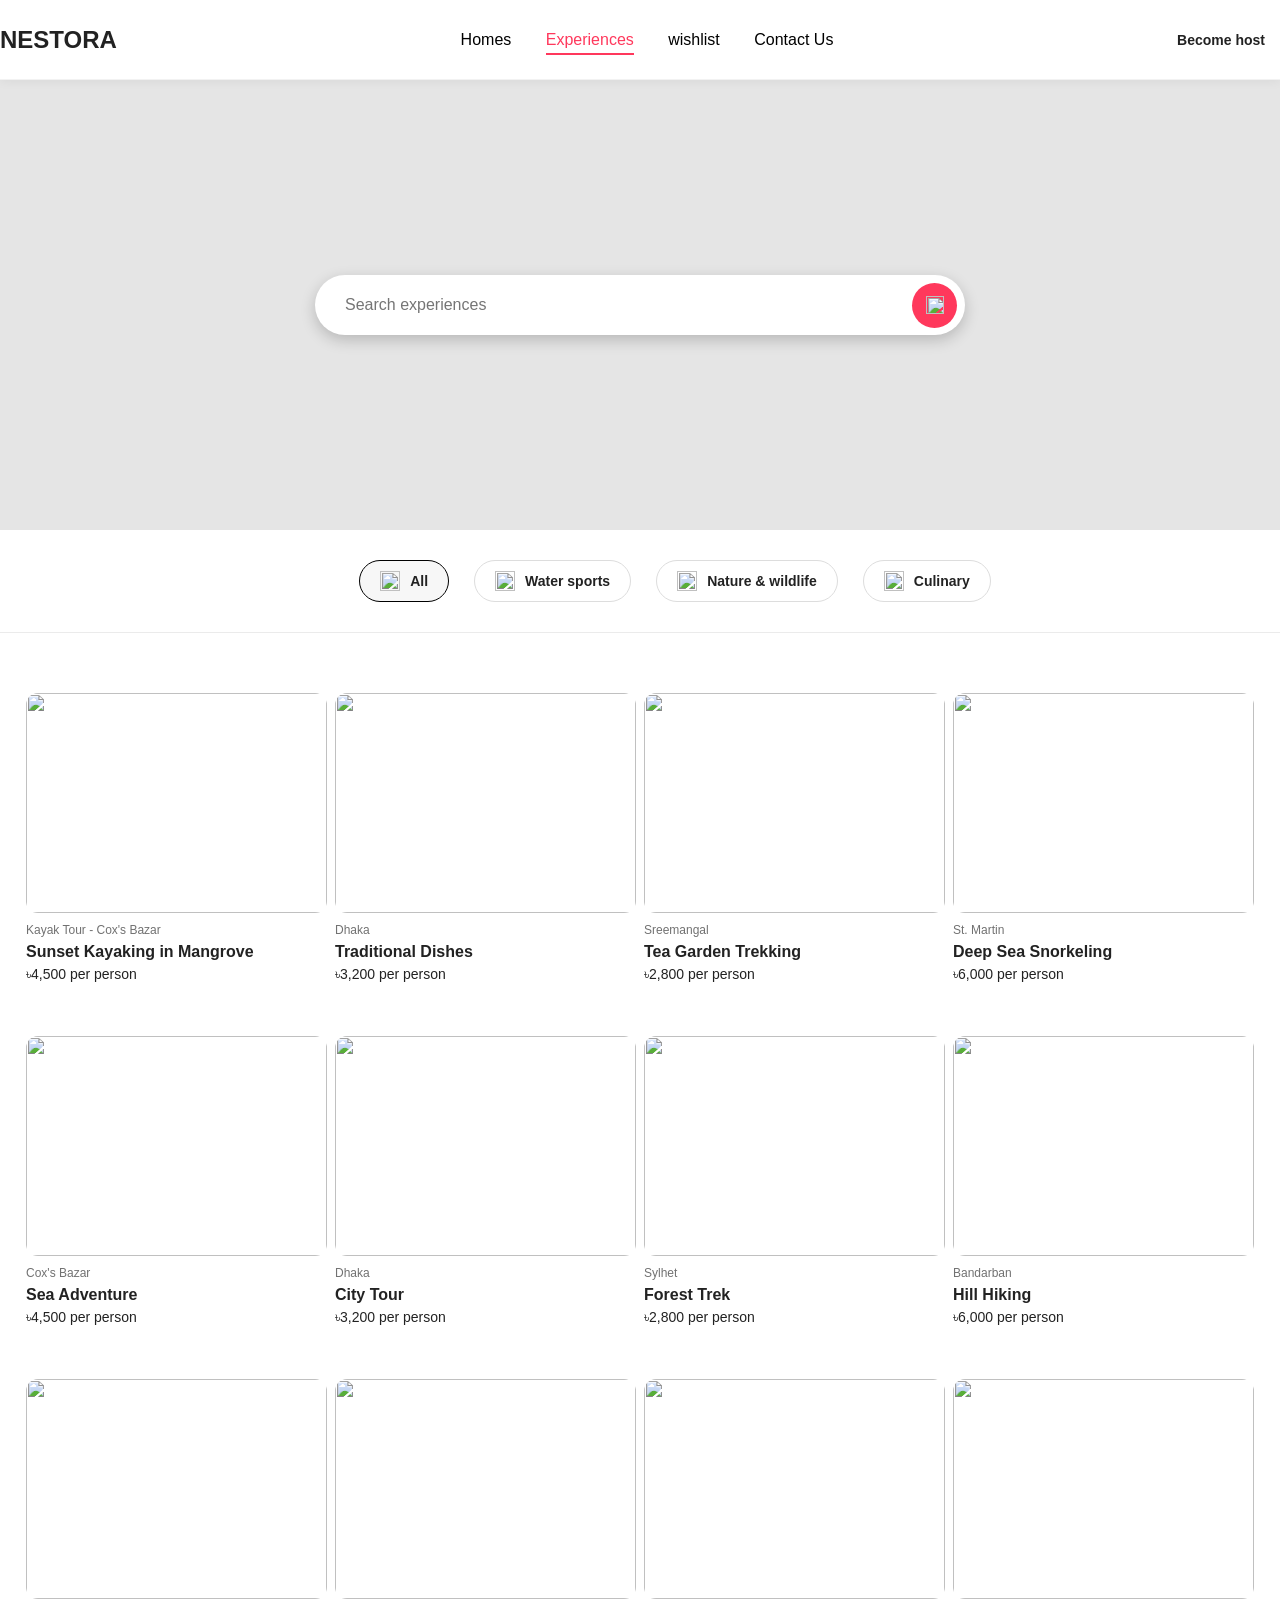
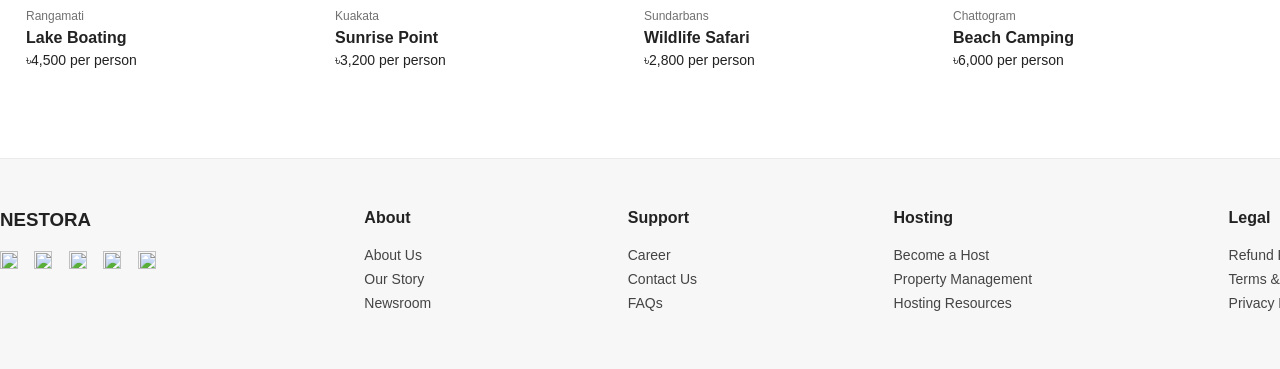
==== experiences.html @ 89f99c43 "Add files" ====
<link rel="stylesheet" href="CSS/experiences.css">
</head>
<body>

    <div class="Totalbody">

        <div class="header">
            <div class="menubar">
                <h1>NESTORA</h1>
                <ul>
                    <li><a href="index.html">Homes</a></li>
                    <li><a href="experiences.html" class="active">Experiences</a></li>
                    <li><a href="wishlist.html">wishlist</a></li>
                    <li><a href="#">Contact Us</a></li>
                </ul>
                <div class="header-icons">
                    <p>Become host</p>
                    <img src="C:\Users\injam\Desktop\Nestora\Icon\globe.png" alt="lang">
                    <img src="C:\Users\injam\Desktop\Nestora\Icon\List.png" alt="menu">
                </div>
            </div>
        </div>
        <div class="Banner">
            <div class="search-container">
                <div class="search-wrap">
                    <input type="text" placeholder="Search experiences">
                    <div class="search-btn">
                        <img src="C:\Users\injam\Desktop\Nestora\Icon\MagnifyingGlass.png" alt="search">
                    </div>
                </div>
            </div>
        </div>

        <div class="filter-section">
            <div class="container">
                <div class="filter-item active">
                    <img src="C:\Users\injam\Desktop\Nestora\Icon\Compass.png" alt="">
                    <span>All</span>
                </div>
                <div class="filter-item">
                    <img src="C:\Users\injam\Desktop\Nestora\Icon\Waves.png" alt="">
                    <span>Water sports</span>
                </div>
                <div class="filter-item">
                    <img src="C:\Users\injam\Desktop\Nestora\Icon\TreePalm.png" alt="">
                    <span>Nature & wildlife</span>
                </div>
                <div class="filter-item">
                    <img src="C:\Users\injam\Desktop\Nestora\Icon\ChefHat.png" alt="">
                    <span>Culinary</span>
                </div>
            </div>
        </div>

        <div class="experience-collection">
            <div class="container">
                <div class="exp-grid">
                    
                    <div class="exp-card">
                        <div class="img-box">
                            <img src="C:\Users\injam\Desktop\Nestora\Image\21.jpg" class="main-img">
                        </div>
                        <div class="card-info">
                            <div class="meta">Kayak Tour - Cox's Bazar</div>
                            <h4>Sunset Kayaking in Mangrove</h4>
                            <p>৳4,500 per person</p>
                        </div>
                    </div>
                    <div class="exp-card"><div class="img-box"><img src="C:\Users\injam\Desktop\Nestora\Image\32.jpg" class="main-img">
                    </div><div class="card-info">
                        <div class="meta">Dhaka</div><h4>Traditional Dishes</h4><p>৳3,200 per person</p></div></div>
                    <div class="exp-card">
                        <div class="img-box"><img src="C:\Users\injam\Desktop\Nestora\Image\1.jpg" class="main-img">
                    </div><div class="card-info"><div class="meta">Sreemangal</div><h4>Tea Garden Trekking</h4><p>৳2,800 per person</p></div></div>
                    <div class="exp-card">
                        <div class="img-box"><img src="C:\Users\injam\Desktop\Nestora\Image\21.jpg" class="main-img">
                    </div><div class="card-info">
                        <div class="meta">St. Martin</div><h4>Deep Sea Snorkeling</h4><p>৳6,000 per person</p></div></div>

                    <div class="exp-card">
                        <div class="img-box"><img src="C:\Users\injam\Desktop\Nestora\Image\20.jpg" class="main-img">
                    </div><div class="card-info"><div class="meta">Cox's Bazar</div><h4>Sea Adventure</h4><p>৳4,500 per person</p></div></div>
                    <div class="exp-card">
                        <div class="img-box"><img src="C:\Users\injam\Desktop\Nestora\Image\11.jpg" class="main-img">
                    </div><div class="card-info"><div class="meta">Dhaka</div><h4>City Tour</h4><p>৳3,200 per person</p></div></div>
                    <div class="exp-card">
                        <div class="img-box"><img src="C:\Users\injam\Desktop\Nestora\Image\28.jpg" class="main-img">
                    </div><div class="card-info"><div class="meta">Sylhet</div><h4>Forest Trek</h4><p>৳2,800 per person</p></div></div>
                    <div class="exp-card">
                        <div class="img-box"><img src="C:\Users\injam\Desktop\Nestora\Image\30.jpg" class="main-img">
                    </div><div class="card-info">
                        <div class="meta">Bandarban</div><h4>Hill Hiking</h4><p>৳6,000 per person</p></div></div>

                    <div class="exp-card">
                        <div class="img-box"><img src="C:\Users\injam\Desktop\Nestora\Image\31.jpg" class="main-img">
                    </div><div class="card-info"><div class="meta">Rangamati</div><h4>Lake Boating</h4><p>৳4,500 per person</p></div></div>
                    <div class="exp-card">
                        <div class="img-box"><img src="C:\Users\injam\Desktop\Nestora\Image\23.jpg" class="main-img">
                    </div><div class="card-info"><div class="meta">Kuakata</div><h4>Sunrise Point</h4><p>৳3,200 per person</p></div></div>
                    <div class="exp-card">
                        <div class="img-box"><img src="C:\Users\injam\Desktop\Nestora\Image\8.jpg" class="main-img">
                    </div><div class="card-info"><div class="meta">Sundarbans</div><h4>Wildlife Safari</h4><p>৳2,800 per person</p></div></div>
                    <div class="exp-card">
                        <div class="img-box"><img src="C:\Users\injam\Desktop\Nestora\Image\13.jpg" class="main-img">
                    </div><div class="card-info">
                        <div class="meta">Chattogram</div><h4>Beach Camping</h4><p>৳6,000 per person</p></div></div>

                </div>
            </div>
        </div>
        <div class="footer-section">
            <div class="footer-container">
                <div class="footer-col">
                    <h3>NESTORA</h3>
                    <div class="socials">
                        <img src="C:\Users\injam\Desktop\Nestora\Icon\FacebookLogo.png">
                        <img src="C:\Users\injam\Desktop\Nestora\Icon\XLogo.png">
                        <img src="C:\Users\injam\Desktop\Nestora\Icon\InstagramLogo.png">
                        <img src="C:\Users\injam\Desktop\Nestora\Icon\YoutubeLogo.png">
                        <img src="C:\Users\injam\Desktop\Nestora\Icon\LinkedinLogo.png">
                    </div>
                </div>
                <div class="footer-col">
                    <h4>About</h4>
                    <p>About Us</p><p>Our Story</p><p>Newsroom</p>
                </div>
                <div class="footer-col">
                    <h4>Support</h4>
                    <p>Career</p><p>Contact Us</p><p>FAQs</p>
                </div>
                <div class="footer-col">
                    <h4>Hosting</h4>
                    <p>Become a Host</p><p>Property Management</p><p>Hosting Resources</p>
                </div>
                <div class="footer-col">
                    <h4>Legal</h4>
                    <p>Refund Policy</p><p>Terms & Conditions</p><p>Privacy Policy</p>
                </div>
            </div>
        </div>
        </div>

</body>
</html>
---- CSS/experiences.css ----
* {
    margin: 0;
    padding: 0;
    box-sizing: border-box;
}

body {
    font-family: "Inter", sans-serif;
    color: #222;
}

.Totalbody {
    width: 100%;
}

/* Header styles (Consistent with index) */
.header {
    width: 100%;
    height: 80px;
    border-bottom: 1px solid #f2f2f2;
    position: sticky;
    top: 0;          
    background-color: #ffffff;
    z-index: 1000;  
    box-shadow: 0 2px 10px rgba(0,0,0,0.05);
}

.menubar {
    width: 1350px;
    height: 80px;
    margin: auto;
    display: flex;
    align-items: center;
    justify-content: space-between;
}

.menubar h1 {
    font-size: 24px;
    font-weight: 800;
}

.menubar ul li {
    list-style: none;
    display: inline-block;
    margin: 0 15px;
}

.menubar ul li a {
    text-decoration: none;
    color: #000;
    font-size: 16px;
    font-weight: 500;
}

.menubar ul li a.active {
    color: #FF385C;
    border-bottom: 2px solid #FF385C;
    padding-bottom: 5px;
}

.header-icons {
    display: flex;
    align-items: center;
}

.header-icons p {
    font-size: 14px;
    font-weight: 600;
    margin-right: 15px;
}

.header-icons img {
    width: 20px;
    margin-left: 15px;
}

/* Banner section */
.Banner {
    width: 100%;
    height: 450px;
    background-image: url('C:/Users/injam/Desktop/Nestora/Image/Banner.jpg');
    background-size: cover;
    background-position: center;
}

.search-container {
    width: 100%;
    height: 100%;
    background: rgba(0,0,0,0.1);
    display: flex;
    justify-content: center;
    align-items: center;
}

.search-wrap {
    width: 650px;
    height: 60px;
    background: #fff;
    border-radius: 35px;
    display: flex;
    align-items: center;
    padding: 0 8px 0 30px;
    box-shadow: 0 5px 15px rgba(0,0,0,0.2);
}

.search-wrap input {
    flex: 1;
    border: none;
    outline: none;
    font-size: 16px;
}

.search-btn {
    width: 45px;
    height: 45px;
    background: #FF385C;
    border-radius: 50%;
    display: flex;
    justify-content: center;
    align-items: center;
}

.search-btn img {
    width: 18px;
}

/* Filter Section */
.filter-section {
    width: 100%;
    padding: 30px 0;
    border-bottom: 1px solid #ebebeb;
}

.filter-section .container {
    width: 1350px;
    margin: auto;
    display: flex;
    justify-content: center;
    gap: 25px;
}

.filter-item {
    display: flex;
    align-items: center;
    padding: 10px 20px;
    border: 1px solid #ddd;
    border-radius: 30px;
    cursor: pointer;
    transition: 0.3s;
}

.filter-item.active {
    background: #f7f7f7;
    border-color: #000;
}

.filter-item img {
    width: 20px;
    margin-right: 10px;
}

.filter-item span {
    font-size: 14px;
    font-weight: 600;
}


.experience-collection {
    width: 100%;
    padding: 60px 0;
}

.container {
    width: 1228px;
    margin: auto;
}

.exp-grid {
    display: grid;
    grid-template-columns: repeat(4, 301px);
    column-gap: 8px;
    row-gap: 24px; 
    justify-content: center;
}

.exp-card {
    width: 301px;
    height: 319px;
    overflow: hidden;
    display: flex;
    flex-direction: column;
}

.img-box {
    position: relative;
    width: 100%;
    height: 220px;
}

.main-img {
    width: 100%;
    height: 100%;
    object-fit: cover;
    border-radius: 12px;
}



.card-info {
    margin-top: 10px;
}

.meta {
    font-size: 12px;
    color: #717171;
}

.card-info h4 {
    font-size: 16px;
    font-weight: 600;
    margin: 5px 0;
    line-height: 1.2;
}

.card-info p {
    font-size: 14px;
    font-weight: 500;
}

/* Footer Section */
.footer-section {
    width: 100%;
    background: #F7F7F7;
    padding: 50px 0;
    border-top: 1px solid #ebebeb;
}

.footer-container {
    width: 1350px;
    margin: auto;
    display: flex;
    justify-content: space-between;
}

.footer-col h3, .footer-col h4 {
    margin-bottom: 20px;
}

.socials img {
    width: 18px;
    margin-right: 12px;
}

.footer-col p {
    font-size: 14px;
    margin-bottom: 8px;
    color: #444;
}
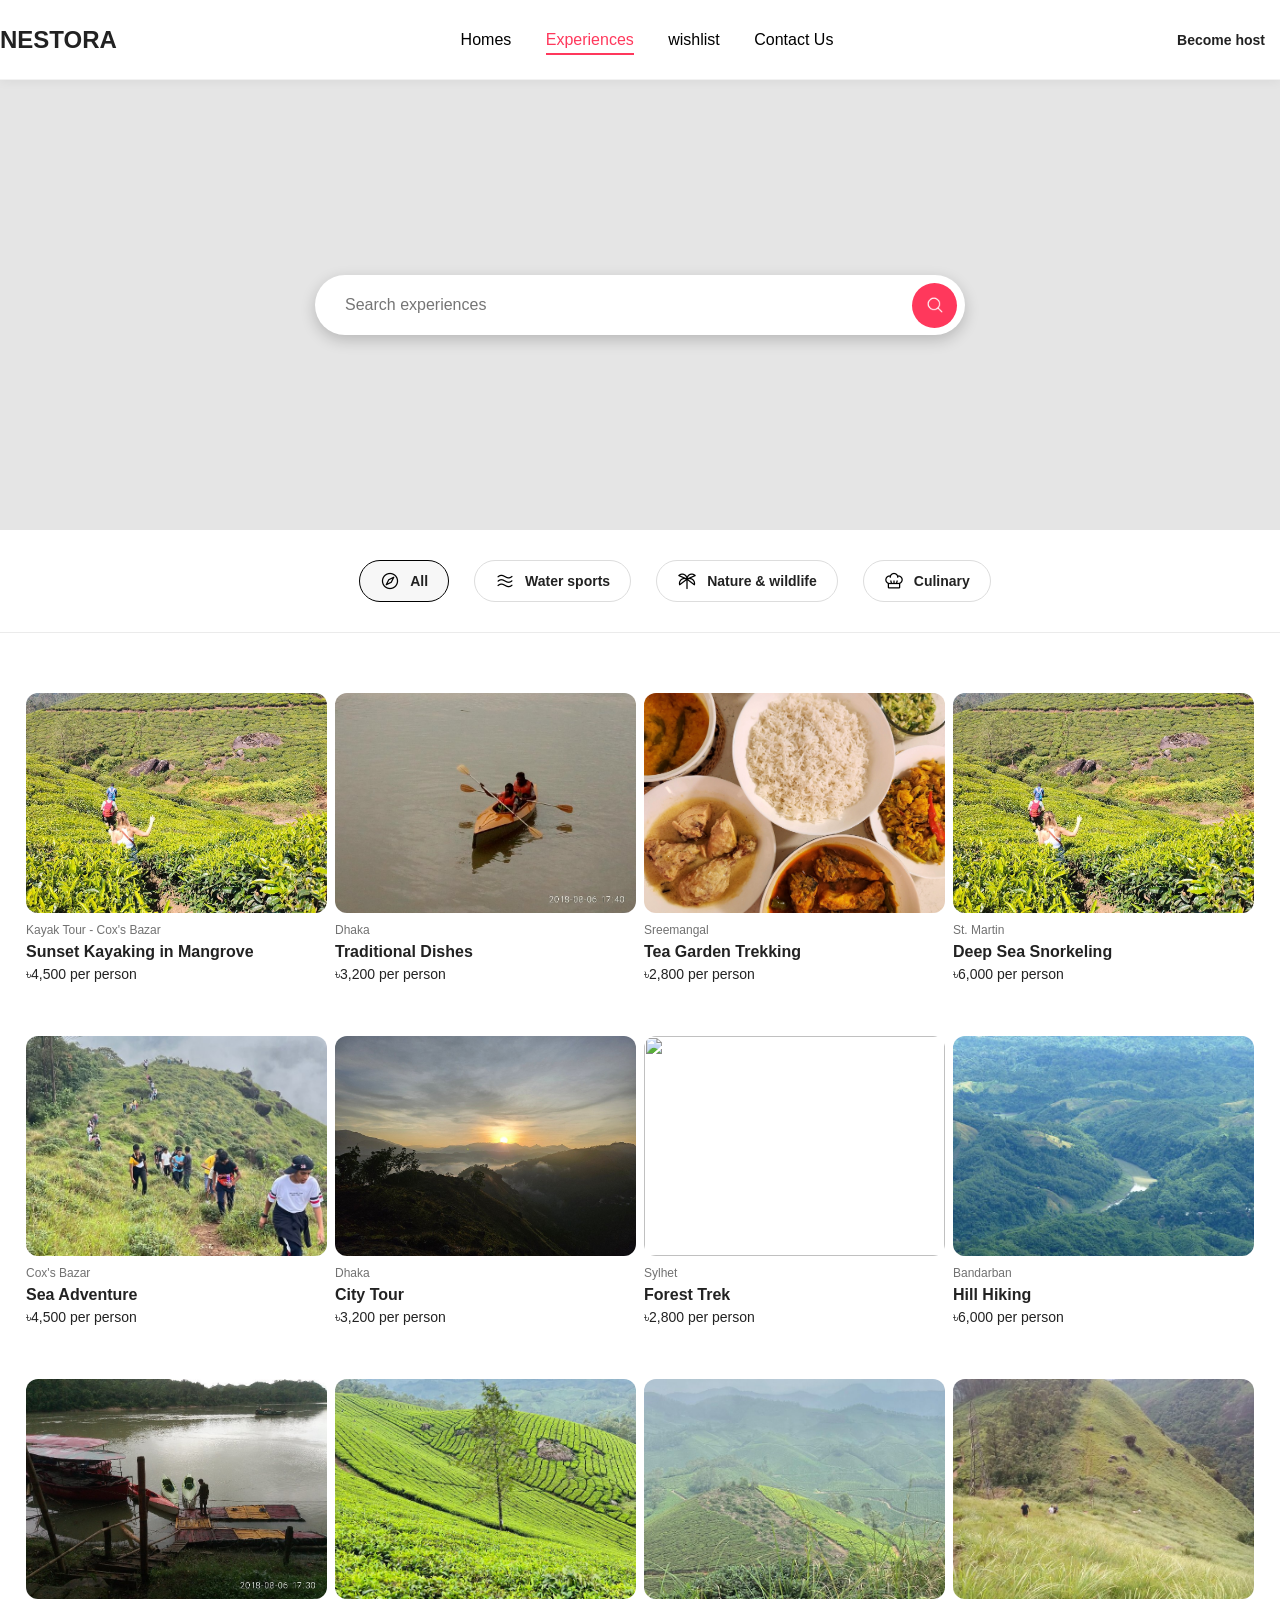
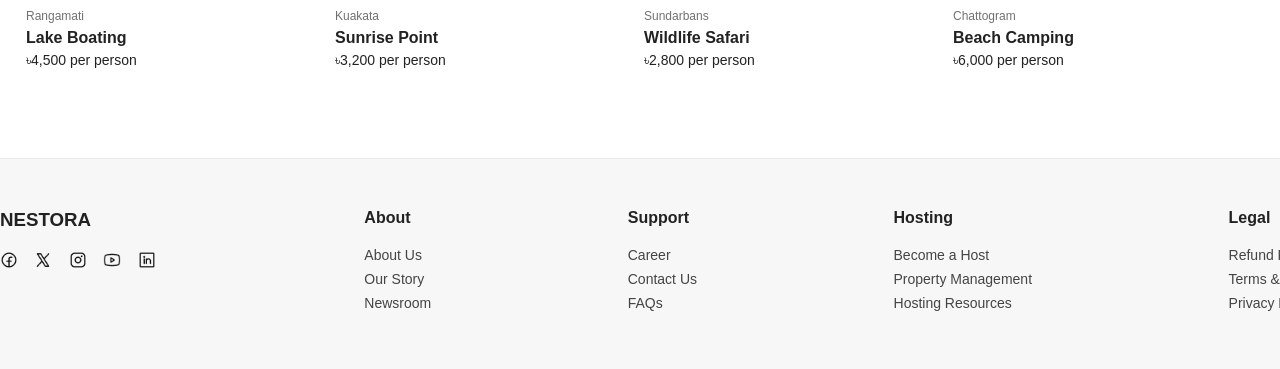
==== commit 60a2dcc5: "fix something" ====
--- a/experiences.html
+++ b/experiences.html
@@ -16,8 +16,8 @@
                 </ul>
                 <div class="header-icons">
                     <p>Become host</p>
-                    <img src="C:\Users\injam\Desktop\Nestora\Icon\globe.png" alt="lang">
-                    <img src="C:\Users\injam\Desktop\Nestora\Icon\List.png" alt="menu">
+                    <img src=".\Icon\globe.png" alt="lang">
+                    <img src=".\Icon\List.png" alt="menu">
                 </div>
             </div>
         </div>
@@ -26,7 +26,7 @@
                 <div class="search-wrap">
                     <input type="text" placeholder="Search experiences">
                     <div class="search-btn">
-                        <img src="C:\Users\injam\Desktop\Nestora\Icon\MagnifyingGlass.png" alt="search">
+                        <img src=".\Icon\MagnifyingGlass.png" alt="search">
                     </div>
                 </div>
             </div>
@@ -35,19 +35,19 @@
         <div class="filter-section">
             <div class="container">
                 <div class="filter-item active">
-                    <img src="C:\Users\injam\Desktop\Nestora\Icon\Compass.png" alt="">
+                    <img src=".\Icon\Compass.png" alt="">
                     <span>All</span>
                 </div>
                 <div class="filter-item">
-                    <img src="C:\Users\injam\Desktop\Nestora\Icon\Waves.png" alt="">
+                    <img src=".\Icon\Waves.png" alt="">
                     <span>Water sports</span>
                 </div>
                 <div class="filter-item">
-                    <img src="C:\Users\injam\Desktop\Nestora\Icon\TreePalm.png" alt="">
+                    <img src=".\Icon\TreePalm.png" alt="">
                     <span>Nature & wildlife</span>
                 </div>
                 <div class="filter-item">
-                    <img src="C:\Users\injam\Desktop\Nestora\Icon\ChefHat.png" alt="">
+                    <img src=".\Icon\ChefHat.png" alt="">
                     <span>Culinary</span>
                 </div>
             </div>
@@ -59,7 +59,7 @@
                     
                     <div class="exp-card">
                         <div class="img-box">
-                            <img src="C:\Users\injam\Desktop\Nestora\Image\21.jpg" class="main-img">
+                            <img src=".\Image\21.jpg" class="main-img">
                         </div>
                         <div class="card-info">
                             <div class="meta">Kayak Tour - Cox's Bazar</div>
@@ -67,42 +67,42 @@
                             <p>৳4,500 per person</p>
                         </div>
                     </div>
-                    <div class="exp-card"><div class="img-box"><img src="C:\Users\injam\Desktop\Nestora\Image\32.jpg" class="main-img">
+                    <div class="exp-card"><div class="img-box"><img src=".\Image\32.jpg" class="main-img">
                     </div><div class="card-info">
                         <div class="meta">Dhaka</div><h4>Traditional Dishes</h4><p>৳3,200 per person</p></div></div>
                     <div class="exp-card">
-                        <div class="img-box"><img src="C:\Users\injam\Desktop\Nestora\Image\1.jpg" class="main-img">
+                        <div class="img-box"><img src=".\Image\1.jpg" class="main-img">
                     </div><div class="card-info"><div class="meta">Sreemangal</div><h4>Tea Garden Trekking</h4><p>৳2,800 per person</p></div></div>
                     <div class="exp-card">
-                        <div class="img-box"><img src="C:\Users\injam\Desktop\Nestora\Image\21.jpg" class="main-img">
+                        <div class="img-box"><img src=".\Image\21.jpg" class="main-img">
                     </div><div class="card-info">
                         <div class="meta">St. Martin</div><h4>Deep Sea Snorkeling</h4><p>৳6,000 per person</p></div></div>
 
                     <div class="exp-card">
-                        <div class="img-box"><img src="C:\Users\injam\Desktop\Nestora\Image\20.jpg" class="main-img">
+                        <div class="img-box"><img src=".\Image\20.jpg" class="main-img">
                     </div><div class="card-info"><div class="meta">Cox's Bazar</div><h4>Sea Adventure</h4><p>৳4,500 per person</p></div></div>
                     <div class="exp-card">
-                        <div class="img-box"><img src="C:\Users\injam\Desktop\Nestora\Image\11.jpg" class="main-img">
+                        <div class="img-box"><img src=".\Image\11.jpg" class="main-img">
                     </div><div class="card-info"><div class="meta">Dhaka</div><h4>City Tour</h4><p>৳3,200 per person</p></div></div>
                     <div class="exp-card">
-                        <div class="img-box"><img src="C:\Users\injam\Desktop\Nestora\Image\28.jpg" class="main-img">
+                        <div class="img-box"><img src=".\Image\28.jpg" class="main-img">
                     </div><div class="card-info"><div class="meta">Sylhet</div><h4>Forest Trek</h4><p>৳2,800 per person</p></div></div>
                     <div class="exp-card">
-                        <div class="img-box"><img src="C:\Users\injam\Desktop\Nestora\Image\30.jpg" class="main-img">
+                        <div class="img-box"><img src=".\Image\30.jpg" class="main-img">
                     </div><div class="card-info">
                         <div class="meta">Bandarban</div><h4>Hill Hiking</h4><p>৳6,000 per person</p></div></div>
 
                     <div class="exp-card">
-                        <div class="img-box"><img src="C:\Users\injam\Desktop\Nestora\Image\31.jpg" class="main-img">
+                        <div class="img-box"><img src=".\Image\31.jpg" class="main-img">
                     </div><div class="card-info"><div class="meta">Rangamati</div><h4>Lake Boating</h4><p>৳4,500 per person</p></div></div>
                     <div class="exp-card">
-                        <div class="img-box"><img src="C:\Users\injam\Desktop\Nestora\Image\23.jpg" class="main-img">
+                        <div class="img-box"><img src=".\Image\23.jpg" class="main-img">
                     </div><div class="card-info"><div class="meta">Kuakata</div><h4>Sunrise Point</h4><p>৳3,200 per person</p></div></div>
                     <div class="exp-card">
-                        <div class="img-box"><img src="C:\Users\injam\Desktop\Nestora\Image\8.jpg" class="main-img">
+                        <div class="img-box"><img src=".\Image\8.jpg" class="main-img">
                     </div><div class="card-info"><div class="meta">Sundarbans</div><h4>Wildlife Safari</h4><p>৳2,800 per person</p></div></div>
                     <div class="exp-card">
-                        <div class="img-box"><img src="C:\Users\injam\Desktop\Nestora\Image\13.jpg" class="main-img">
+                        <div class="img-box"><img src=".\Image\13.jpg" class="main-img">
                     </div><div class="card-info">
                         <div class="meta">Chattogram</div><h4>Beach Camping</h4><p>৳6,000 per person</p></div></div>
 
@@ -114,11 +114,11 @@
                 <div class="footer-col">
                     <h3>NESTORA</h3>
                     <div class="socials">
-                        <img src="C:\Users\injam\Desktop\Nestora\Icon\FacebookLogo.png">
-                        <img src="C:\Users\injam\Desktop\Nestora\Icon\XLogo.png">
-                        <img src="C:\Users\injam\Desktop\Nestora\Icon\InstagramLogo.png">
-                        <img src="C:\Users\injam\Desktop\Nestora\Icon\YoutubeLogo.png">
-                        <img src="C:\Users\injam\Desktop\Nestora\Icon\LinkedinLogo.png">
+                        <img src=".\Icon\FacebookLogo.png">
+                        <img src=".\Icon\XLogo.png">
+                        <img src=".\Icon\InstagramLogo.png">
+                        <img src=".\Icon\YoutubeLogo.png">
+                        <img src=".\Icon\LinkedinLogo.png">
                     </div>
                 </div>
                 <div class="footer-col">
